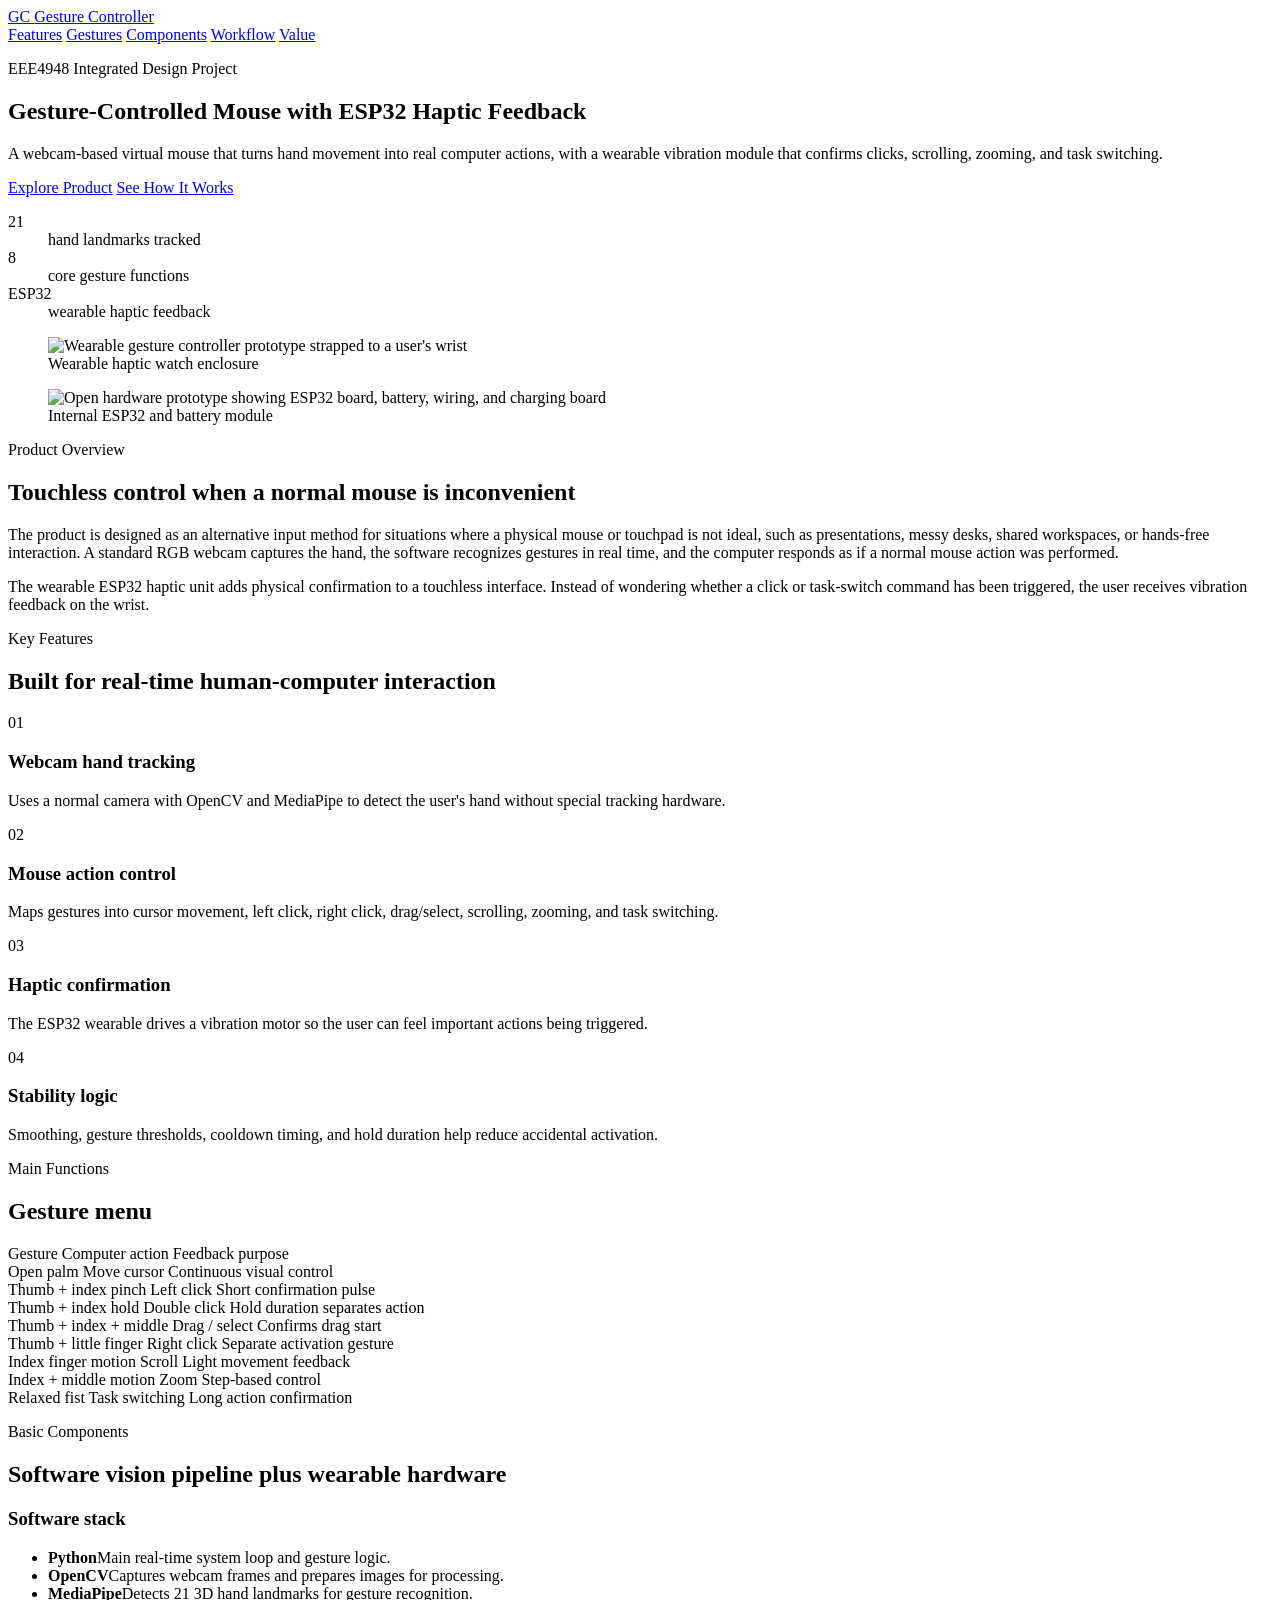
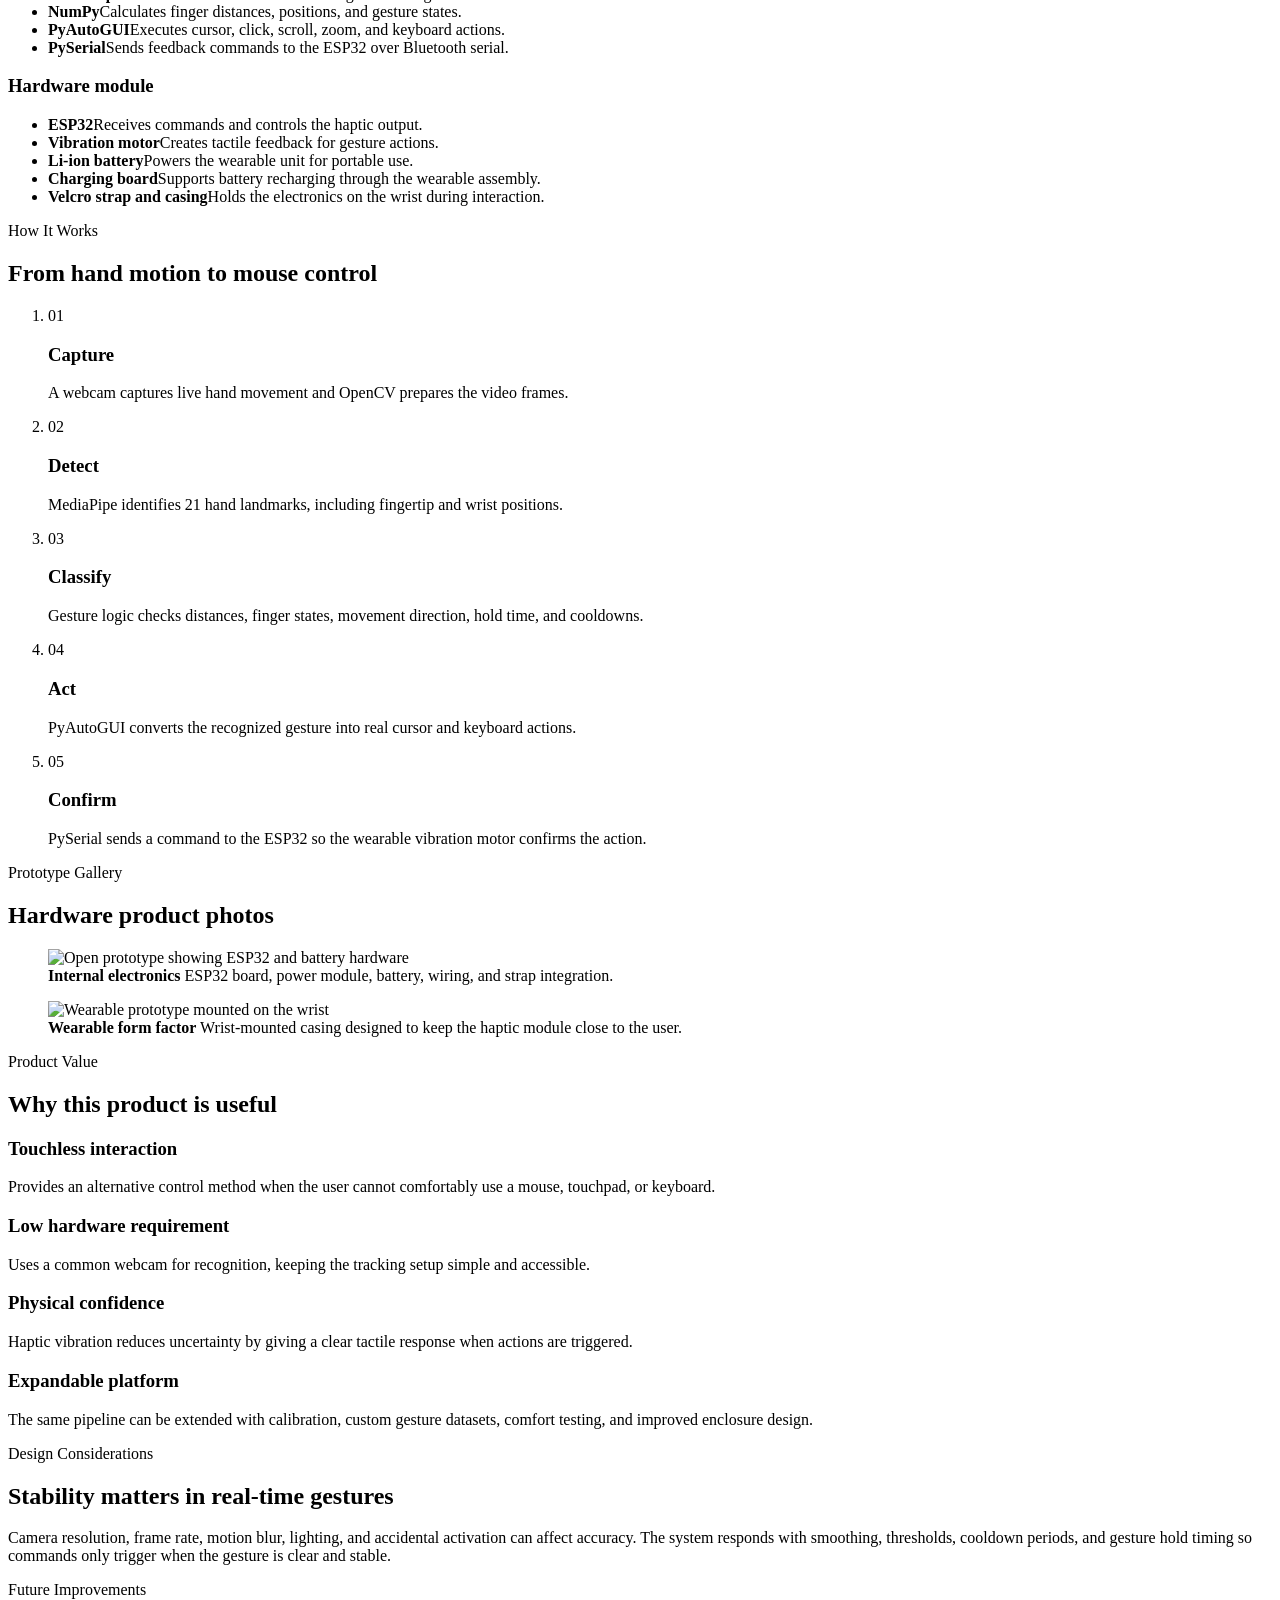
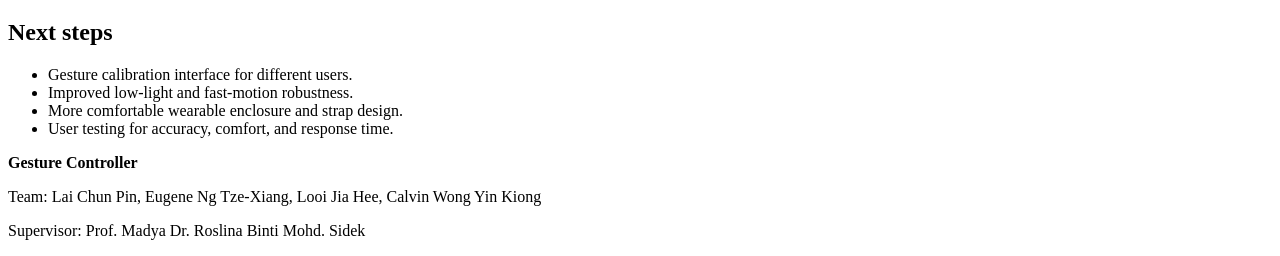
==== index.html @ 860087f7 "Add files via upload" ====
<!doctype html>
<html lang="en">
  <head>
    <meta charset="utf-8" />
    <meta name="viewport" content="width=device-width, initial-scale=1" />
    <title>Gesture-Controlled Mouse with ESP32 Haptic Feedback</title>
    <meta
      name="description"
      content="A touchless gesture-controlled mouse product concept using webcam hand tracking, MediaPipe, PyAutoGUI, and ESP32 haptic feedback."
    />
    <link rel="stylesheet" href="styles.css" />
  </head>
  <body>
    <header class="site-header">
      <a class="brand" href="#top" aria-label="Gesture Controller home">
        <span class="brand-mark">GC</span>
        <span>Gesture Controller</span>
      </a>
      <nav class="nav" aria-label="Primary navigation">
        <a href="#features">Features</a>
        <a href="#functions">Gestures</a>
        <a href="#components">Components</a>
        <a href="#workflow">Workflow</a>
        <a href="#value">Value</a>
      </nav>
    </header>

    <main id="top">
      <section class="hero">
        <div class="hero-copy">
          <p class="eyebrow">EEE4948 Integrated Design Project</p>
          <h1>Gesture-Controlled Mouse with ESP32 Haptic Feedback</h1>
          <p class="lead">
            A webcam-based virtual mouse that turns hand movement into real computer actions, with a wearable
            vibration module that confirms clicks, scrolling, zooming, and task switching.
          </p>
          <div class="hero-actions" aria-label="Page shortcuts">
            <a class="button primary" href="#demo">Explore Product</a>
            <a class="button secondary" href="#workflow">See How It Works</a>
          </div>
          <dl class="hero-stats" aria-label="Product highlights">
            <div>
              <dt>21</dt>
              <dd>hand landmarks tracked</dd>
            </div>
            <div>
              <dt>8</dt>
              <dd>core gesture functions</dd>
            </div>
            <div>
              <dt>ESP32</dt>
              <dd>wearable haptic feedback</dd>
            </div>
          </dl>
        </div>
        <div class="hero-media" aria-label="Product hardware photos">
          <figure class="hero-photo large">
            <img
              src="assets/hardware-worn-prototype.png"
              alt="Wearable gesture controller prototype strapped to a user's wrist"
            />
            <figcaption>Wearable haptic watch enclosure</figcaption>
          </figure>
          <figure class="hero-photo small">
            <img
              src="assets/hardware-open-prototype.png"
              alt="Open hardware prototype showing ESP32 board, battery, wiring, and charging board"
            />
            <figcaption>Internal ESP32 and battery module</figcaption>
          </figure>
        </div>
      </section>

      <section id="demo" class="section split-section">
        <div>
          <p class="eyebrow">Product Overview</p>
          <h2>Touchless control when a normal mouse is inconvenient</h2>
        </div>
        <div class="rich-text">
          <p>
            The product is designed as an alternative input method for situations where a physical mouse or touchpad is
            not ideal, such as presentations, messy desks, shared workspaces, or hands-free interaction. A standard RGB
            webcam captures the hand, the software recognizes gestures in real time, and the computer responds as if a
            normal mouse action was performed.
          </p>
          <p>
            The wearable ESP32 haptic unit adds physical confirmation to a touchless interface. Instead of wondering
            whether a click or task-switch command has been triggered, the user receives vibration feedback on the wrist.
          </p>
        </div>
      </section>

      <section id="features" class="section">
        <div class="section-heading">
          <p class="eyebrow">Key Features</p>
          <h2>Built for real-time human-computer interaction</h2>
        </div>
        <div class="feature-grid">
          <article class="feature">
            <span class="feature-index">01</span>
            <h3>Webcam hand tracking</h3>
            <p>Uses a normal camera with OpenCV and MediaPipe to detect the user's hand without special tracking hardware.</p>
          </article>
          <article class="feature">
            <span class="feature-index">02</span>
            <h3>Mouse action control</h3>
            <p>Maps gestures into cursor movement, left click, right click, drag/select, scrolling, zooming, and task switching.</p>
          </article>
          <article class="feature">
            <span class="feature-index">03</span>
            <h3>Haptic confirmation</h3>
            <p>The ESP32 wearable drives a vibration motor so the user can feel important actions being triggered.</p>
          </article>
          <article class="feature">
            <span class="feature-index">04</span>
            <h3>Stability logic</h3>
            <p>Smoothing, gesture thresholds, cooldown timing, and hold duration help reduce accidental activation.</p>
          </article>
        </div>
      </section>

      <section id="functions" class="section functions-section">
        <div class="section-heading compact">
          <p class="eyebrow">Main Functions</p>
          <h2>Gesture menu</h2>
        </div>
        <div class="gesture-table" role="table" aria-label="Gesture functions">
          <div class="gesture-row header" role="row">
            <span role="columnheader">Gesture</span>
            <span role="columnheader">Computer action</span>
            <span role="columnheader">Feedback purpose</span>
          </div>
          <div class="gesture-row" role="row">
            <span role="cell">Open palm</span>
            <span role="cell">Move cursor</span>
            <span role="cell">Continuous visual control</span>
          </div>
          <div class="gesture-row" role="row">
            <span role="cell">Thumb + index pinch</span>
            <span role="cell">Left click</span>
            <span role="cell">Short confirmation pulse</span>
          </div>
          <div class="gesture-row" role="row">
            <span role="cell">Thumb + index hold</span>
            <span role="cell">Double click</span>
            <span role="cell">Hold duration separates action</span>
          </div>
          <div class="gesture-row" role="row">
            <span role="cell">Thumb + index + middle</span>
            <span role="cell">Drag / select</span>
            <span role="cell">Confirms drag start</span>
          </div>
          <div class="gesture-row" role="row">
            <span role="cell">Thumb + little finger</span>
            <span role="cell">Right click</span>
            <span role="cell">Separate activation gesture</span>
          </div>
          <div class="gesture-row" role="row">
            <span role="cell">Index finger motion</span>
            <span role="cell">Scroll</span>
            <span role="cell">Light movement feedback</span>
          </div>
          <div class="gesture-row" role="row">
            <span role="cell">Index + middle motion</span>
            <span role="cell">Zoom</span>
            <span role="cell">Step-based control</span>
          </div>
          <div class="gesture-row" role="row">
            <span role="cell">Relaxed fist</span>
            <span role="cell">Task switching</span>
            <span role="cell">Long action confirmation</span>
          </div>
        </div>
      </section>

      <section id="components" class="section components-section">
        <div class="section-heading">
          <p class="eyebrow">Basic Components</p>
          <h2>Software vision pipeline plus wearable hardware</h2>
        </div>
        <div class="component-layout">
          <div class="component-column">
            <h3>Software stack</h3>
            <ul class="component-list">
              <li><strong>Python</strong><span>Main real-time system loop and gesture logic.</span></li>
              <li><strong>OpenCV</strong><span>Captures webcam frames and prepares images for processing.</span></li>
              <li><strong>MediaPipe</strong><span>Detects 21 3D hand landmarks for gesture recognition.</span></li>
              <li><strong>NumPy</strong><span>Calculates finger distances, positions, and gesture states.</span></li>
              <li><strong>PyAutoGUI</strong><span>Executes cursor, click, scroll, zoom, and keyboard actions.</span></li>
              <li><strong>PySerial</strong><span>Sends feedback commands to the ESP32 over Bluetooth serial.</span></li>
            </ul>
          </div>
          <div class="component-column hardware">
            <h3>Hardware module</h3>
            <ul class="component-list">
              <li><strong>ESP32</strong><span>Receives commands and controls the haptic output.</span></li>
              <li><strong>Vibration motor</strong><span>Creates tactile feedback for gesture actions.</span></li>
              <li><strong>Li-ion battery</strong><span>Powers the wearable unit for portable use.</span></li>
              <li><strong>Charging board</strong><span>Supports battery recharging through the wearable assembly.</span></li>
              <li><strong>Velcro strap and casing</strong><span>Holds the electronics on the wrist during interaction.</span></li>
            </ul>
          </div>
        </div>
      </section>

      <section id="workflow" class="section workflow-section">
        <div class="section-heading compact">
          <p class="eyebrow">How It Works</p>
          <h2>From hand motion to mouse control</h2>
        </div>
        <ol class="workflow">
          <li>
            <span>01</span>
            <h3>Capture</h3>
            <p>A webcam captures live hand movement and OpenCV prepares the video frames.</p>
          </li>
          <li>
            <span>02</span>
            <h3>Detect</h3>
            <p>MediaPipe identifies 21 hand landmarks, including fingertip and wrist positions.</p>
          </li>
          <li>
            <span>03</span>
            <h3>Classify</h3>
            <p>Gesture logic checks distances, finger states, movement direction, hold time, and cooldowns.</p>
          </li>
          <li>
            <span>04</span>
            <h3>Act</h3>
            <p>PyAutoGUI converts the recognized gesture into real cursor and keyboard actions.</p>
          </li>
          <li>
            <span>05</span>
            <h3>Confirm</h3>
            <p>PySerial sends a command to the ESP32 so the wearable vibration motor confirms the action.</p>
          </li>
        </ol>
      </section>

      <section class="section gallery-section">
        <div class="section-heading">
          <p class="eyebrow">Prototype Gallery</p>
          <h2>Hardware product photos</h2>
        </div>
        <div class="gallery">
          <figure>
            <img src="assets/hardware-open-prototype.png" alt="Open prototype showing ESP32 and battery hardware" />
            <figcaption>
              <strong>Internal electronics</strong>
              ESP32 board, power module, battery, wiring, and strap integration.
            </figcaption>
          </figure>
          <figure>
            <img src="assets/hardware-worn-prototype.png" alt="Wearable prototype mounted on the wrist" />
            <figcaption>
              <strong>Wearable form factor</strong>
              Wrist-mounted casing designed to keep the haptic module close to the user.
            </figcaption>
          </figure>
        </div>
      </section>

      <section id="value" class="section value-section">
        <div class="section-heading">
          <p class="eyebrow">Product Value</p>
          <h2>Why this product is useful</h2>
        </div>
        <div class="value-layout">
          <article>
            <h3>Touchless interaction</h3>
            <p>Provides an alternative control method when the user cannot comfortably use a mouse, touchpad, or keyboard.</p>
          </article>
          <article>
            <h3>Low hardware requirement</h3>
            <p>Uses a common webcam for recognition, keeping the tracking setup simple and accessible.</p>
          </article>
          <article>
            <h3>Physical confidence</h3>
            <p>Haptic vibration reduces uncertainty by giving a clear tactile response when actions are triggered.</p>
          </article>
          <article>
            <h3>Expandable platform</h3>
            <p>The same pipeline can be extended with calibration, custom gesture datasets, comfort testing, and improved enclosure design.</p>
          </article>
        </div>
      </section>

      <section class="section insights-section">
        <div class="insight">
          <p class="eyebrow">Design Considerations</p>
          <h2>Stability matters in real-time gestures</h2>
          <p>
            Camera resolution, frame rate, motion blur, lighting, and accidental activation can affect accuracy. The
            system responds with smoothing, thresholds, cooldown periods, and gesture hold timing so commands only
            trigger when the gesture is clear and stable.
          </p>
        </div>
        <div class="insight contrast">
          <p class="eyebrow">Future Improvements</p>
          <h2>Next steps</h2>
          <ul>
            <li>Gesture calibration interface for different users.</li>
            <li>Improved low-light and fast-motion robustness.</li>
            <li>More comfortable wearable enclosure and strap design.</li>
            <li>User testing for accuracy, comfort, and response time.</li>
          </ul>
        </div>
      </section>
    </main>

    <footer class="site-footer">
      <div>
        <strong>Gesture Controller</strong>
        <p>Team: Lai Chun Pin, Eugene Ng Tze-Xiang, Looi Jia Hee, Calvin Wong Yin Kiong</p>
      </div>
      <p>Supervisor: Prof. Madya Dr. Roslina Binti Mohd. Sidek</p>
    </footer>

    <script src="script.js"></script>
  </body>
</html>
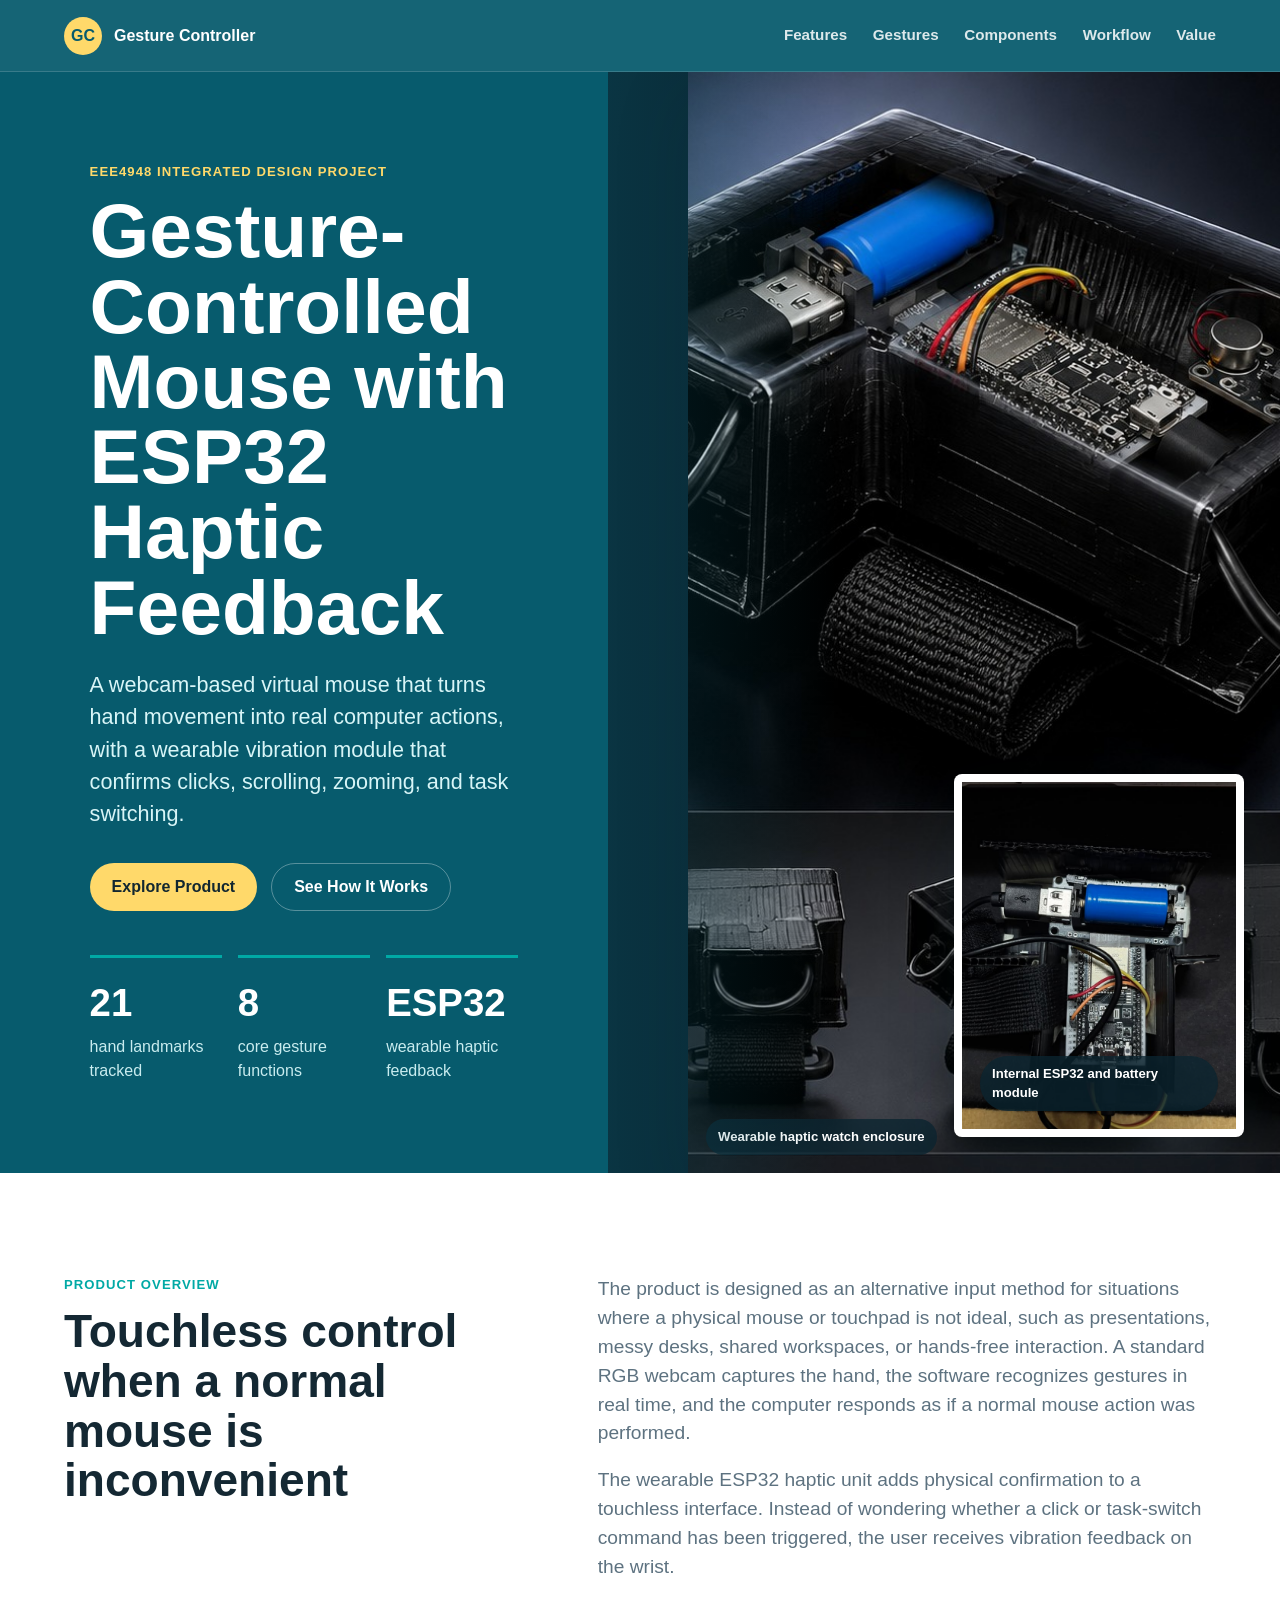
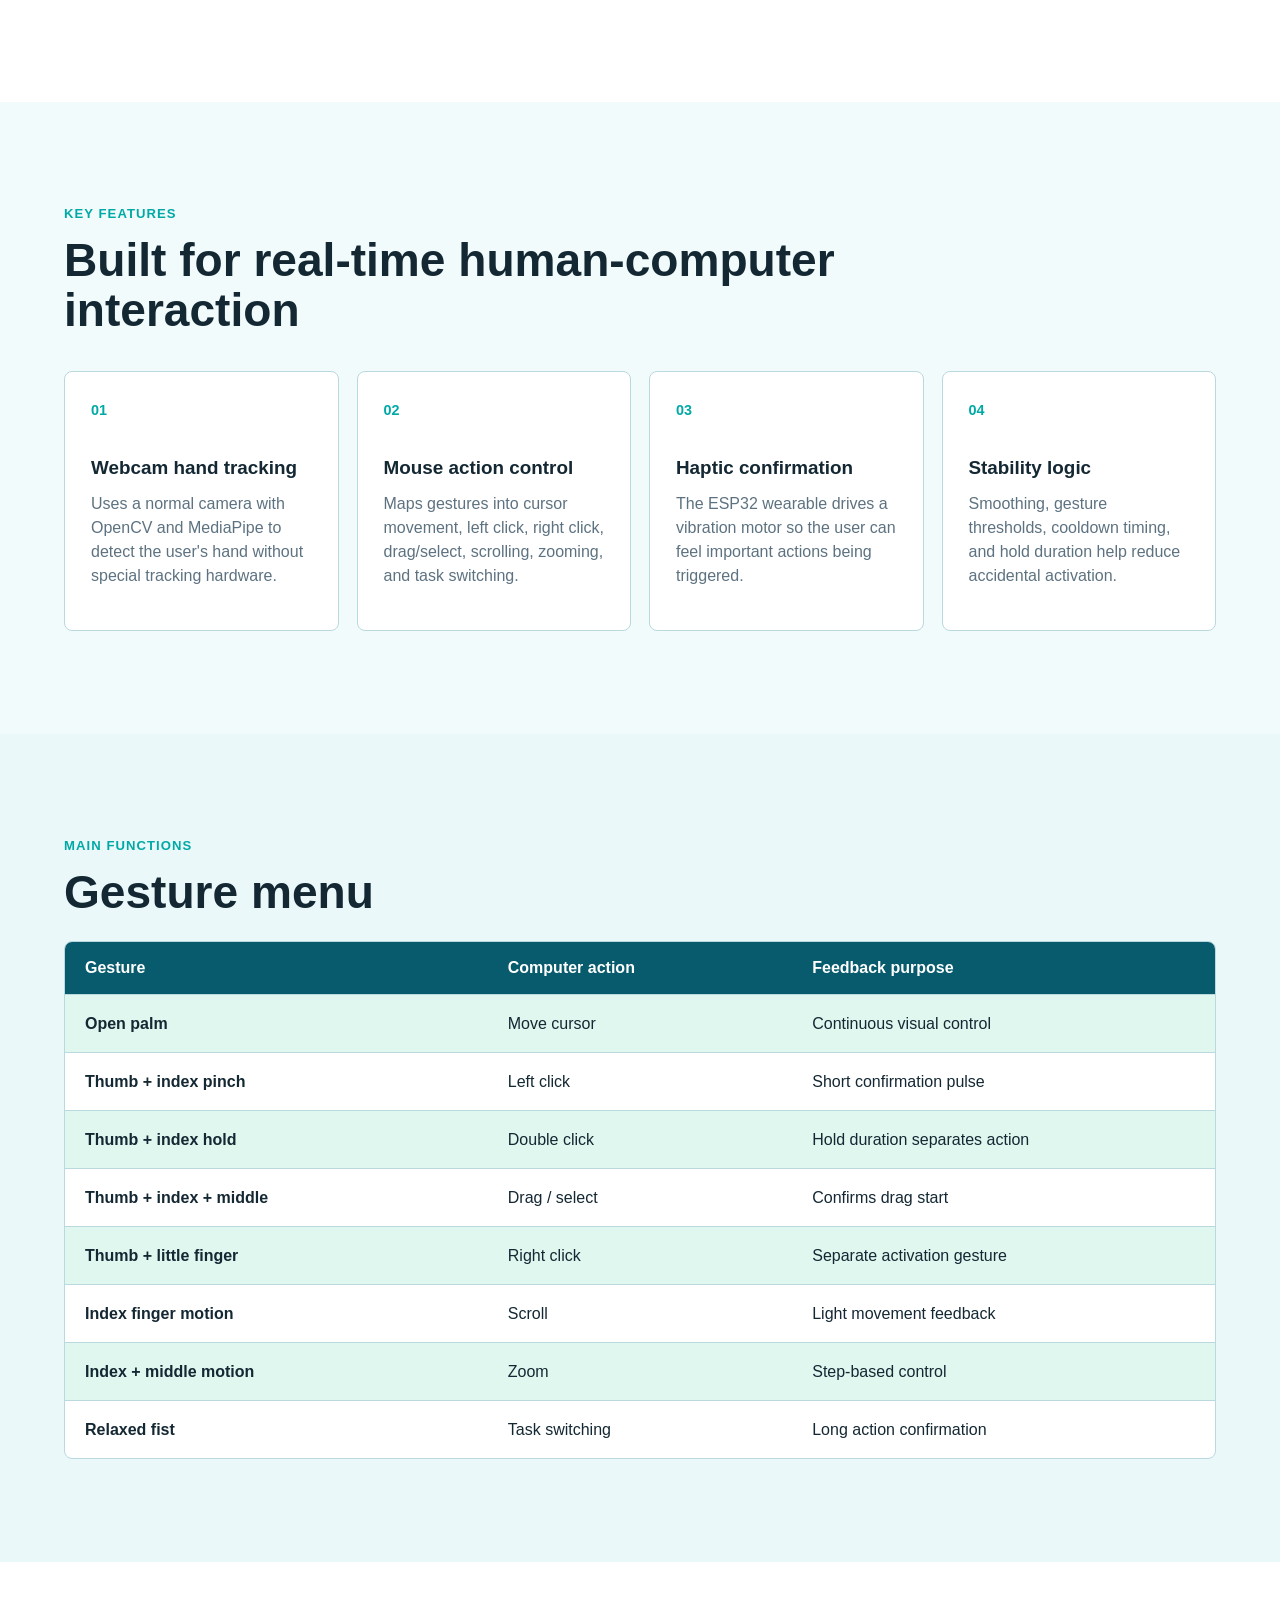
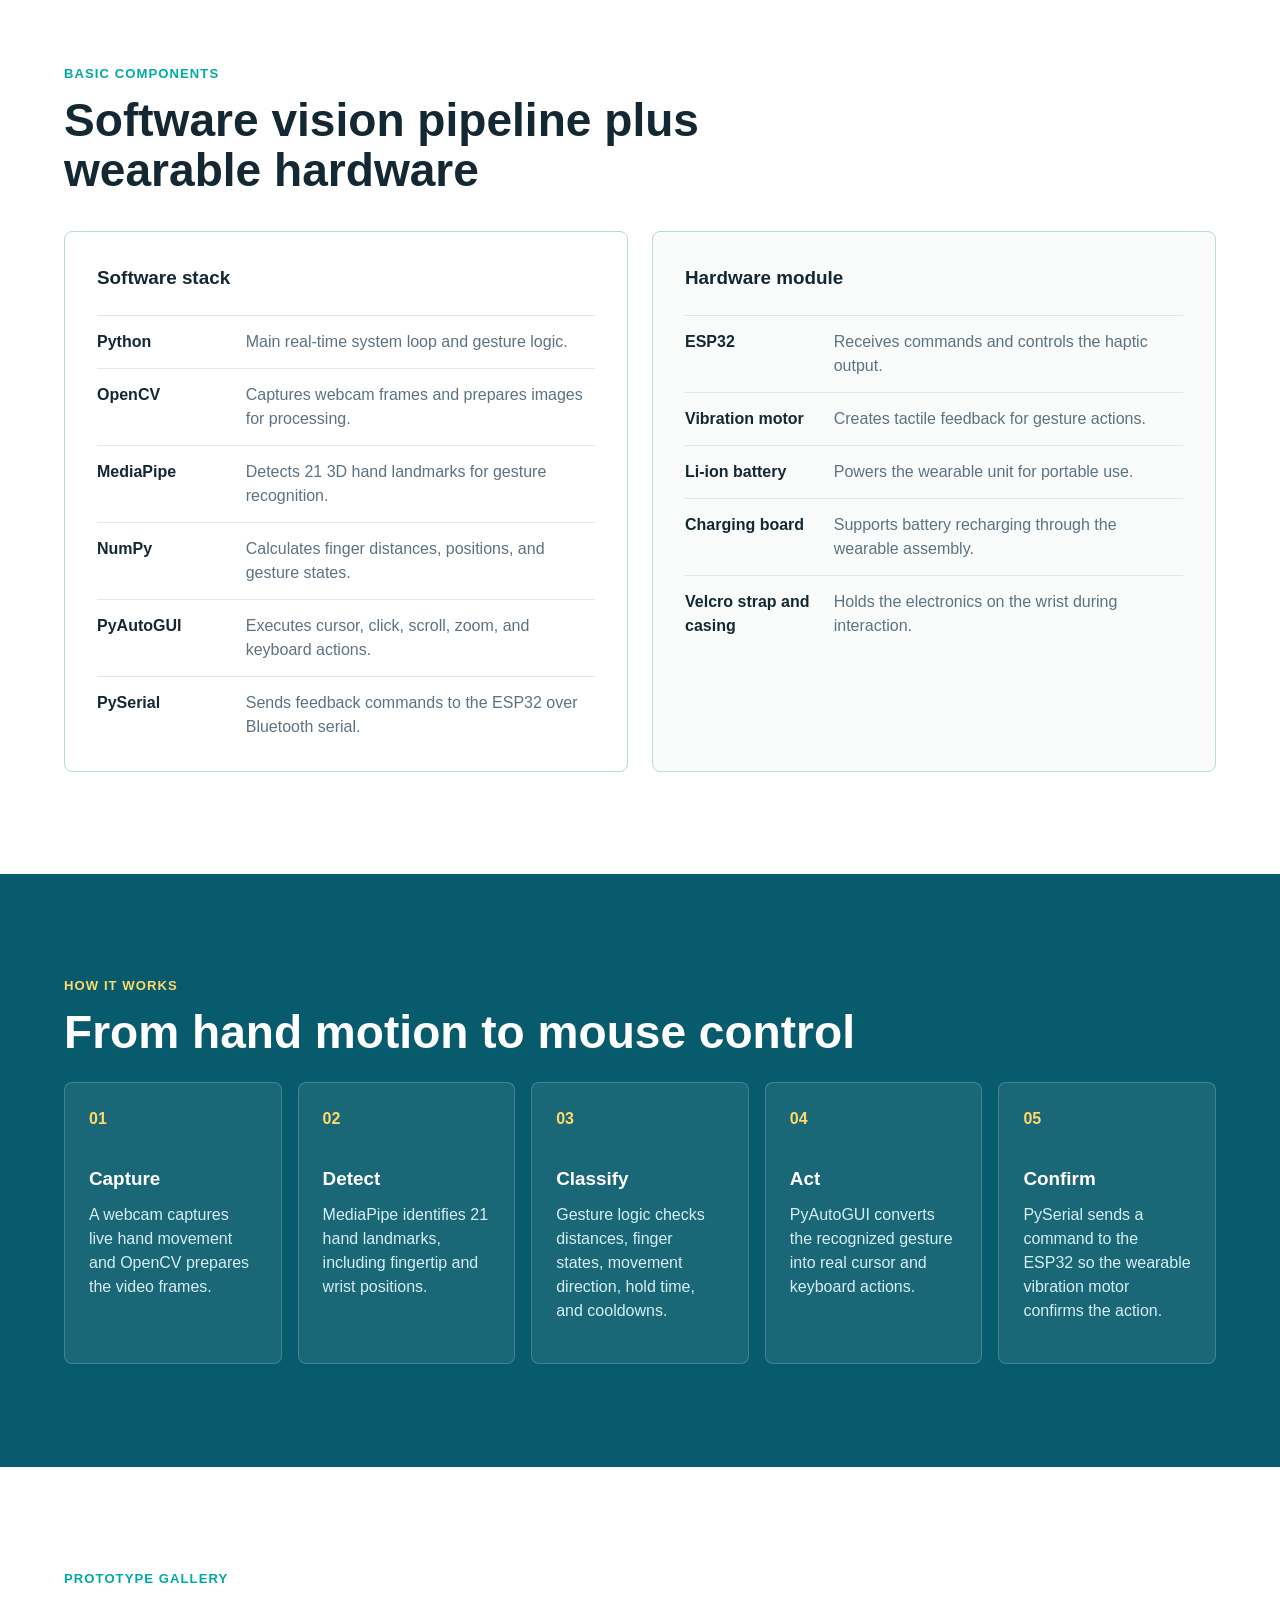
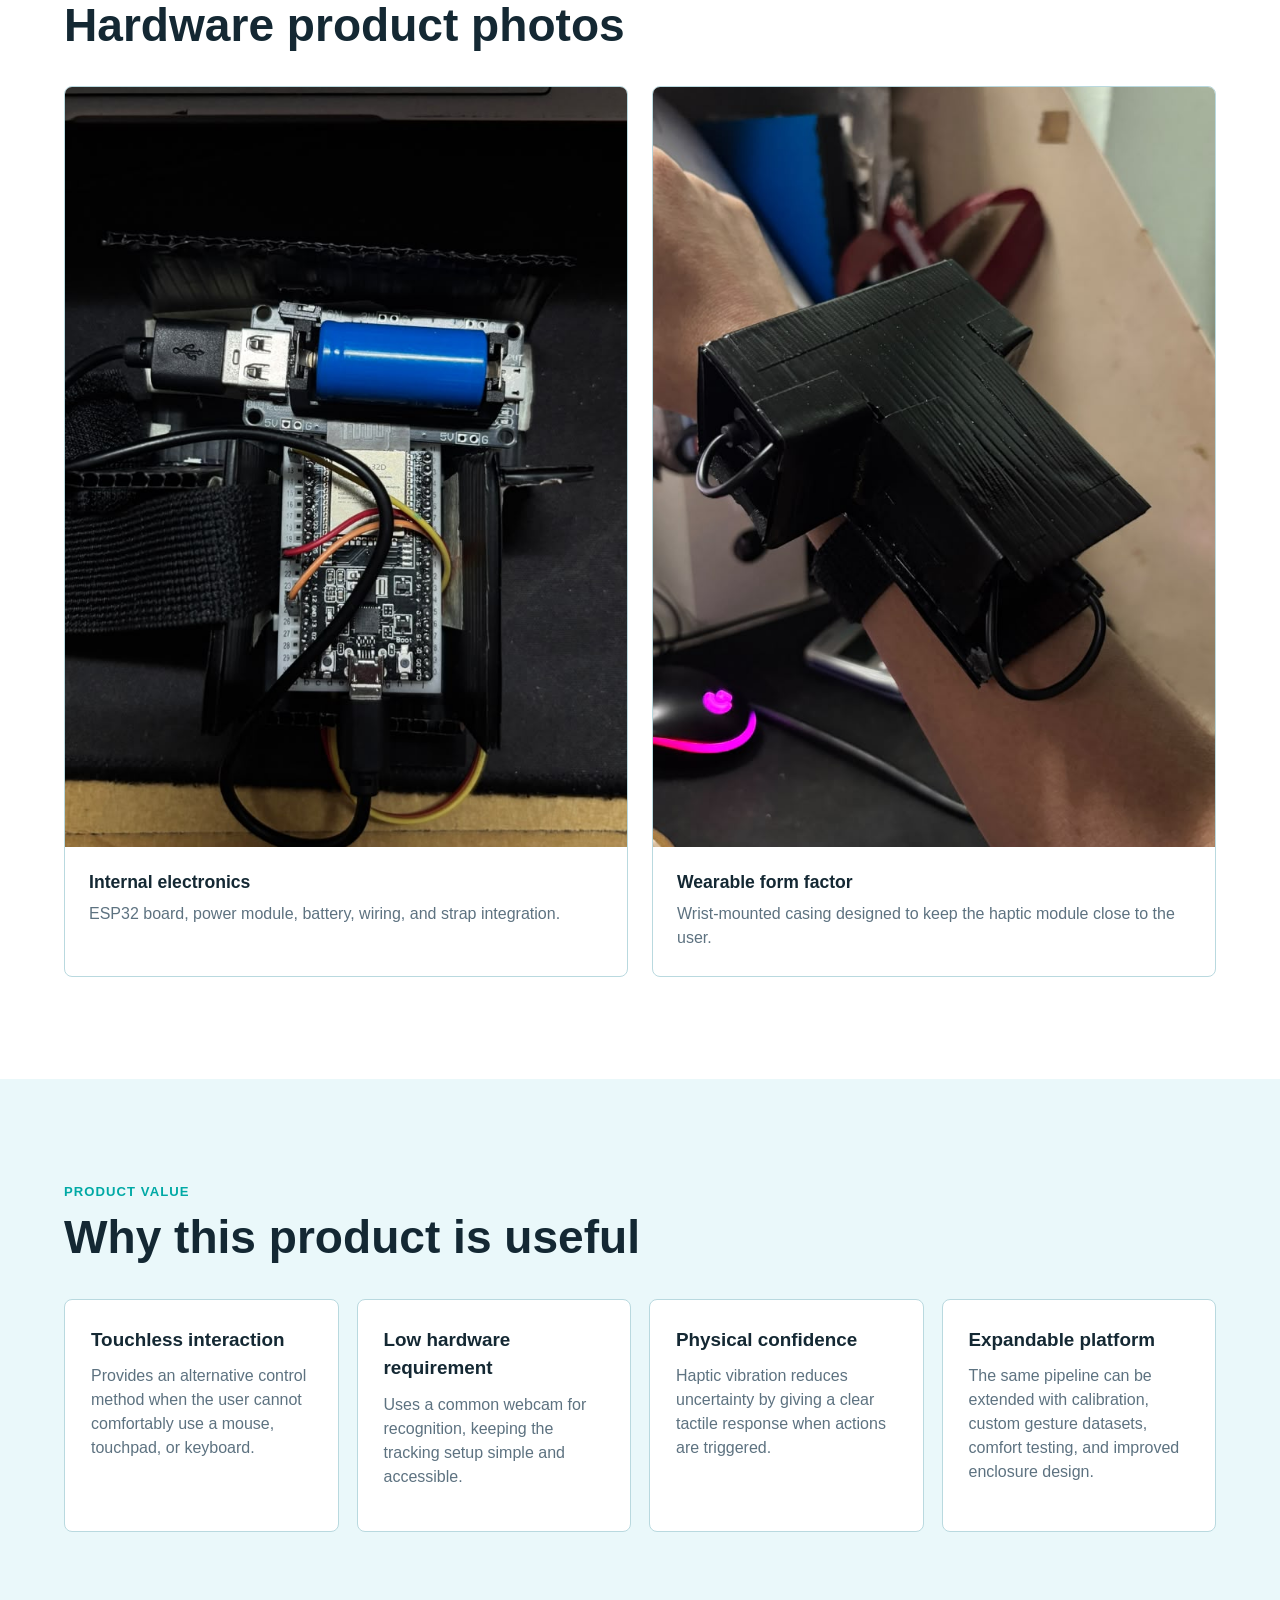
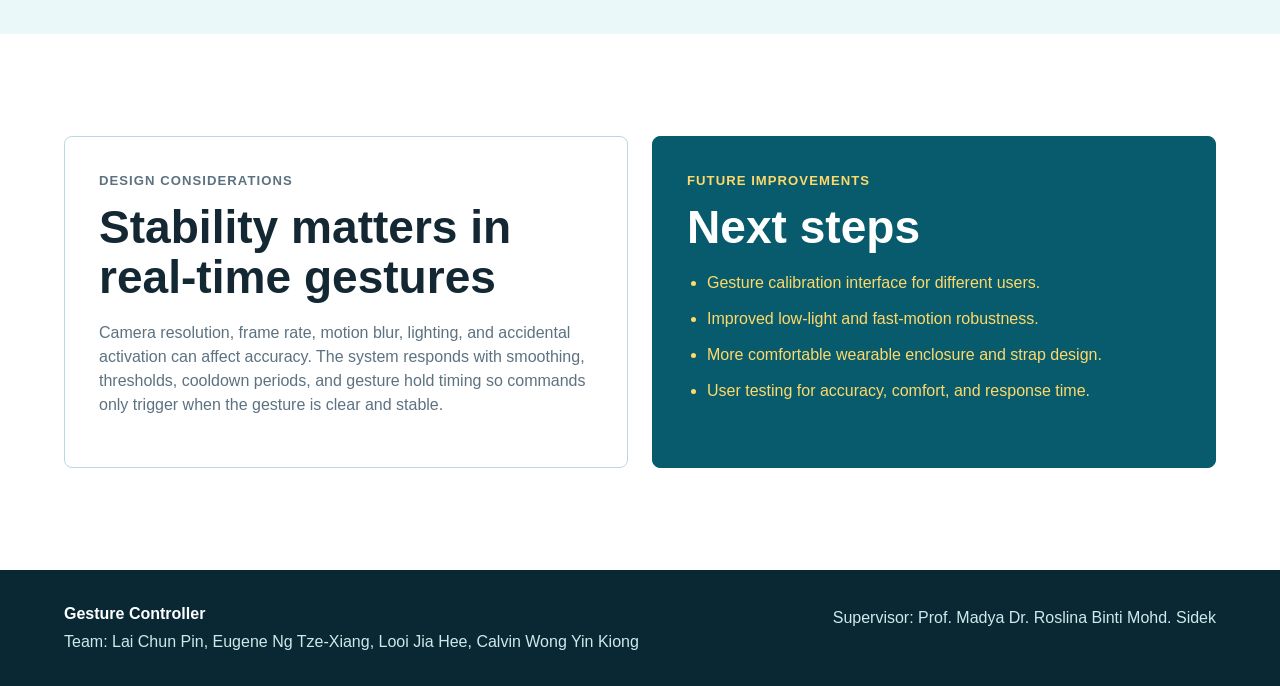
==== commit 37394d90: "Update index.html" ====
--- a/index.html
+++ b/index.html
@@ -56,7 +56,7 @@
         <div class="hero-media" aria-label="Product hardware photos">
           <figure class="hero-photo large">
             <img
-              src="assets/hardware-worn-prototype.png"
+              src="assets/new-main-photo.png"
               alt="Wearable gesture controller prototype strapped to a user's wrist"
             />
             <figcaption>Wearable haptic watch enclosure</figcaption>
--- a/styles.css
+++ b/styles.css
@@ -0,0 +1,593 @@
+:root {
+  color-scheme: light;
+  --ink: #142833;
+  --muted: #5d7280;
+  --teal: #075b6d;
+  --teal-2: #00a9a5;
+  --mint: #dff7ef;
+  --cyan: #d9f4f8;
+  --amber: #ffd96a;
+  --paper: #f2fbfc;
+  --line: #b9d9df;
+  --white: #ffffff;
+  --shadow: 0 24px 70px rgba(5, 43, 53, 0.16);
+}
+
+* {
+  box-sizing: border-box;
+}
+
+html {
+  scroll-behavior: smooth;
+}
+
+body {
+  margin: 0;
+  color: var(--ink);
+  background: var(--paper);
+  font-family: Aptos, "Segoe UI", Arial, sans-serif;
+  line-height: 1.5;
+}
+
+img {
+  display: block;
+  max-width: 100%;
+}
+
+a {
+  color: inherit;
+  text-decoration: none;
+}
+
+.site-header {
+  position: sticky;
+  top: 0;
+  z-index: 20;
+  display: flex;
+  align-items: center;
+  justify-content: space-between;
+  gap: 24px;
+  min-height: 72px;
+  padding: 14px clamp(20px, 5vw, 72px);
+  color: var(--white);
+  background: rgba(7, 91, 109, 0.94);
+  border-bottom: 1px solid rgba(255, 255, 255, 0.15);
+  backdrop-filter: blur(14px);
+}
+
+.brand {
+  display: inline-flex;
+  align-items: center;
+  gap: 12px;
+  font-weight: 800;
+  letter-spacing: 0;
+}
+
+.brand-mark {
+  display: grid;
+  place-items: center;
+  width: 38px;
+  height: 38px;
+  color: var(--teal);
+  background: var(--amber);
+  border-radius: 50%;
+}
+
+.nav {
+  display: flex;
+  align-items: center;
+  gap: clamp(14px, 2vw, 26px);
+  font-size: 0.95rem;
+  font-weight: 700;
+}
+
+.nav a {
+  color: rgba(255, 255, 255, 0.86);
+}
+
+.nav a:hover,
+.nav a:focus-visible {
+  color: var(--amber);
+}
+
+.hero {
+  display: grid;
+  grid-template-columns: minmax(0, 0.95fr) minmax(420px, 1.05fr);
+  min-height: calc(100vh - 72px);
+  color: var(--white);
+  background: var(--teal);
+}
+
+.hero-copy {
+  display: flex;
+  flex-direction: column;
+  justify-content: center;
+  padding: clamp(42px, 7vw, 92px);
+}
+
+.eyebrow {
+  margin: 0 0 12px;
+  color: var(--teal-2);
+  font-size: 0.82rem;
+  font-weight: 900;
+  letter-spacing: 0.08em;
+  text-transform: uppercase;
+}
+
+.hero .eyebrow {
+  color: var(--amber);
+}
+
+h1,
+h2,
+h3,
+p {
+  margin-top: 0;
+}
+
+h1 {
+  max-width: 760px;
+  margin-bottom: 24px;
+  font-size: clamp(3.2rem, 6vw, 6.6rem);
+  line-height: 0.98;
+  letter-spacing: 0;
+}
+
+h2 {
+  margin-bottom: 18px;
+  font-size: clamp(2rem, 3.6vw, 3.75rem);
+  line-height: 1.08;
+  letter-spacing: 0;
+}
+
+h3 {
+  margin-bottom: 10px;
+  font-size: 1.18rem;
+}
+
+.lead {
+  max-width: 660px;
+  margin-bottom: 32px;
+  color: #d8f5f7;
+  font-size: clamp(1.05rem, 1.7vw, 1.35rem);
+}
+
+.hero-actions {
+  display: flex;
+  flex-wrap: wrap;
+  gap: 14px;
+  margin-bottom: 44px;
+}
+
+.button {
+  display: inline-flex;
+  align-items: center;
+  justify-content: center;
+  min-height: 48px;
+  padding: 0 22px;
+  border-radius: 999px;
+  font-weight: 900;
+}
+
+.button.primary {
+  color: #122730;
+  background: var(--amber);
+}
+
+.button.secondary {
+  color: var(--white);
+  border: 1px solid rgba(255, 255, 255, 0.32);
+}
+
+.hero-stats {
+  display: grid;
+  grid-template-columns: repeat(3, minmax(0, 1fr));
+  gap: 16px;
+  max-width: 720px;
+  margin: 0;
+}
+
+.hero-stats div {
+  padding-top: 16px;
+  border-top: 3px solid var(--teal-2);
+}
+
+.hero-stats dt {
+  font-size: clamp(1.6rem, 3vw, 2.4rem);
+  font-weight: 900;
+}
+
+.hero-stats dd {
+  margin: 4px 0 0;
+  color: #c9ecef;
+}
+
+.hero-media {
+  position: relative;
+  min-height: 680px;
+  overflow: hidden;
+  background: #0b2430;
+}
+
+.hero-media::after {
+  position: absolute;
+  inset: 0;
+  content: "";
+  background: linear-gradient(90deg, rgba(7, 91, 109, 0.3), transparent 34%);
+  pointer-events: none;
+}
+
+.hero-photo {
+  position: absolute;
+  margin: 0;
+  overflow: hidden;
+  background: var(--white);
+  box-shadow: var(--shadow);
+}
+
+.hero-photo img {
+  width: 100%;
+  height: 100%;
+  object-fit: cover;
+}
+
+.hero-photo figcaption {
+  position: absolute;
+  left: 18px;
+  bottom: 18px;
+  max-width: calc(100% - 36px);
+  padding: 8px 12px;
+  color: var(--white);
+  background: rgba(11, 36, 48, 0.78);
+  border-radius: 999px;
+  font-size: 0.82rem;
+  font-weight: 800;
+}
+
+.hero-photo.large {
+  inset: 0 0 0 80px;
+}
+
+.hero-photo.small {
+  right: 36px;
+  bottom: 36px;
+  width: min(38vw, 290px);
+  aspect-ratio: 4 / 5;
+  border: 8px solid rgba(255, 255, 255, 0.9);
+  border-radius: 8px;
+}
+
+.section {
+  padding: clamp(64px, 8vw, 112px) clamp(20px, 5vw, 72px);
+}
+
+.split-section {
+  display: grid;
+  grid-template-columns: minmax(280px, 0.85fr) minmax(0, 1.15fr);
+  gap: clamp(32px, 6vw, 80px);
+  align-items: start;
+  background: var(--white);
+}
+
+.rich-text {
+  color: var(--muted);
+  font-size: clamp(1.05rem, 1.5vw, 1.22rem);
+}
+
+.rich-text p {
+  margin-bottom: 18px;
+}
+
+.section-heading {
+  max-width: 820px;
+  margin-bottom: 36px;
+}
+
+.section-heading.compact {
+  margin-bottom: 24px;
+}
+
+.feature-grid,
+.value-layout {
+  display: grid;
+  grid-template-columns: repeat(4, minmax(0, 1fr));
+  gap: 18px;
+}
+
+.feature,
+.value-layout article,
+.insight,
+.component-column,
+.gesture-table,
+.gallery figure {
+  background: var(--white);
+  border: 1px solid var(--line);
+  border-radius: 8px;
+}
+
+.feature,
+.value-layout article {
+  padding: 26px;
+}
+
+.feature-index {
+  display: inline-block;
+  margin-bottom: 32px;
+  color: var(--teal-2);
+  font-size: 0.9rem;
+  font-weight: 900;
+}
+
+.feature p,
+.value-layout p,
+.component-list span,
+.workflow p,
+.insight p,
+.insight li {
+  color: var(--muted);
+}
+
+.functions-section {
+  background: #eaf8fa;
+}
+
+.gesture-table {
+  overflow: hidden;
+}
+
+.gesture-row {
+  display: grid;
+  grid-template-columns: minmax(190px, 1fr) minmax(150px, 0.72fr) minmax(190px, 1fr);
+  min-height: 58px;
+  border-top: 1px solid var(--line);
+}
+
+.gesture-row:first-child {
+  border-top: 0;
+}
+
+.gesture-row:nth-child(even):not(.header) {
+  background: var(--mint);
+}
+
+.gesture-row span {
+  display: flex;
+  align-items: center;
+  padding: 14px 20px;
+}
+
+.gesture-row span:first-child {
+  font-weight: 900;
+}
+
+.gesture-row.header {
+  min-height: 48px;
+  color: var(--white);
+  background: var(--teal);
+  font-weight: 900;
+}
+
+.components-section {
+  background: var(--white);
+}
+
+.component-layout {
+  display: grid;
+  grid-template-columns: 1fr 1fr;
+  gap: 24px;
+}
+
+.component-column {
+  padding: 32px;
+}
+
+.component-column.hardware {
+  background: #f9fcfb;
+}
+
+.component-list {
+  display: grid;
+  gap: 14px;
+  padding: 0;
+  margin: 22px 0 0;
+  list-style: none;
+}
+
+.component-list li {
+  display: grid;
+  grid-template-columns: minmax(120px, 0.38fr) 1fr;
+  gap: 16px;
+  padding-top: 14px;
+  border-top: 1px solid #d8ebef;
+}
+
+.workflow-section {
+  background: var(--teal);
+  color: var(--white);
+}
+
+.workflow-section .eyebrow {
+  color: var(--amber);
+}
+
+.workflow {
+  display: grid;
+  grid-template-columns: repeat(5, minmax(0, 1fr));
+  gap: 16px;
+  padding: 0;
+  margin: 0;
+  list-style: none;
+}
+
+.workflow li {
+  min-height: 230px;
+  padding: 24px;
+  background: rgba(255, 255, 255, 0.08);
+  border: 1px solid rgba(255, 255, 255, 0.18);
+  border-radius: 8px;
+}
+
+.workflow span {
+  display: inline-block;
+  margin-bottom: 34px;
+  color: var(--amber);
+  font-weight: 900;
+}
+
+.workflow p {
+  color: #d5eff2;
+}
+
+.gallery-section {
+  background: var(--white);
+}
+
+.gallery {
+  display: grid;
+  grid-template-columns: repeat(2, minmax(0, 1fr));
+  gap: 24px;
+}
+
+.gallery figure {
+  margin: 0;
+  overflow: hidden;
+}
+
+.gallery img {
+  width: 100%;
+  height: min(74vw, 760px);
+  object-fit: cover;
+}
+
+.gallery figcaption {
+  padding: 22px 24px 26px;
+  color: var(--muted);
+}
+
+.gallery strong {
+  display: block;
+  margin-bottom: 6px;
+  color: var(--ink);
+  font-size: 1.1rem;
+}
+
+.value-section {
+  background: #eaf8fa;
+}
+
+.insights-section {
+  display: grid;
+  grid-template-columns: 1fr 1fr;
+  gap: 24px;
+  background: var(--white);
+}
+
+.insight {
+  padding: 34px;
+}
+
+.insight.contrast {
+  color: var(--white);
+  background: var(--teal);
+  border-color: var(--teal);
+}
+
+.insight.contrast .eyebrow,
+.insight.contrast li {
+  color: var(--amber);
+}
+
+.insight.contrast ul {
+  display: grid;
+  gap: 12px;
+  padding-left: 20px;
+  margin-bottom: 0;
+}
+
+.site-footer {
+  display: flex;
+  justify-content: space-between;
+  gap: 24px;
+  padding: 32px clamp(20px, 5vw, 72px);
+  color: var(--white);
+  background: #092834;
+}
+
+.site-footer p {
+  margin: 4px 0 0;
+  color: #cfe8eb;
+}
+
+@media (max-width: 980px) {
+  .site-header {
+    position: static;
+    align-items: flex-start;
+    flex-direction: column;
+  }
+
+  .nav {
+    flex-wrap: wrap;
+  }
+
+  .hero,
+  .split-section,
+  .component-layout,
+  .insights-section {
+    grid-template-columns: 1fr;
+  }
+
+  .hero-media {
+    min-height: 760px;
+  }
+
+  .hero-photo.large {
+    left: 0;
+  }
+
+  .feature-grid,
+  .value-layout,
+  .workflow {
+    grid-template-columns: repeat(2, minmax(0, 1fr));
+  }
+
+  .gesture-row {
+    grid-template-columns: 1fr;
+  }
+
+  .gesture-row.header {
+    display: none;
+  }
+}
+
+@media (max-width: 640px) {
+  .hero-copy {
+    padding: 42px 22px;
+  }
+
+  .hero-stats,
+  .feature-grid,
+  .value-layout,
+  .workflow,
+  .gallery {
+    grid-template-columns: 1fr;
+  }
+
+  .hero-media {
+    min-height: 620px;
+  }
+
+  .hero-photo.small {
+    right: 18px;
+    bottom: 18px;
+    width: 42%;
+  }
+
+  .component-list li {
+    grid-template-columns: 1fr;
+    gap: 4px;
+  }
+
+  .site-footer {
+    flex-direction: column;
+  }
+}
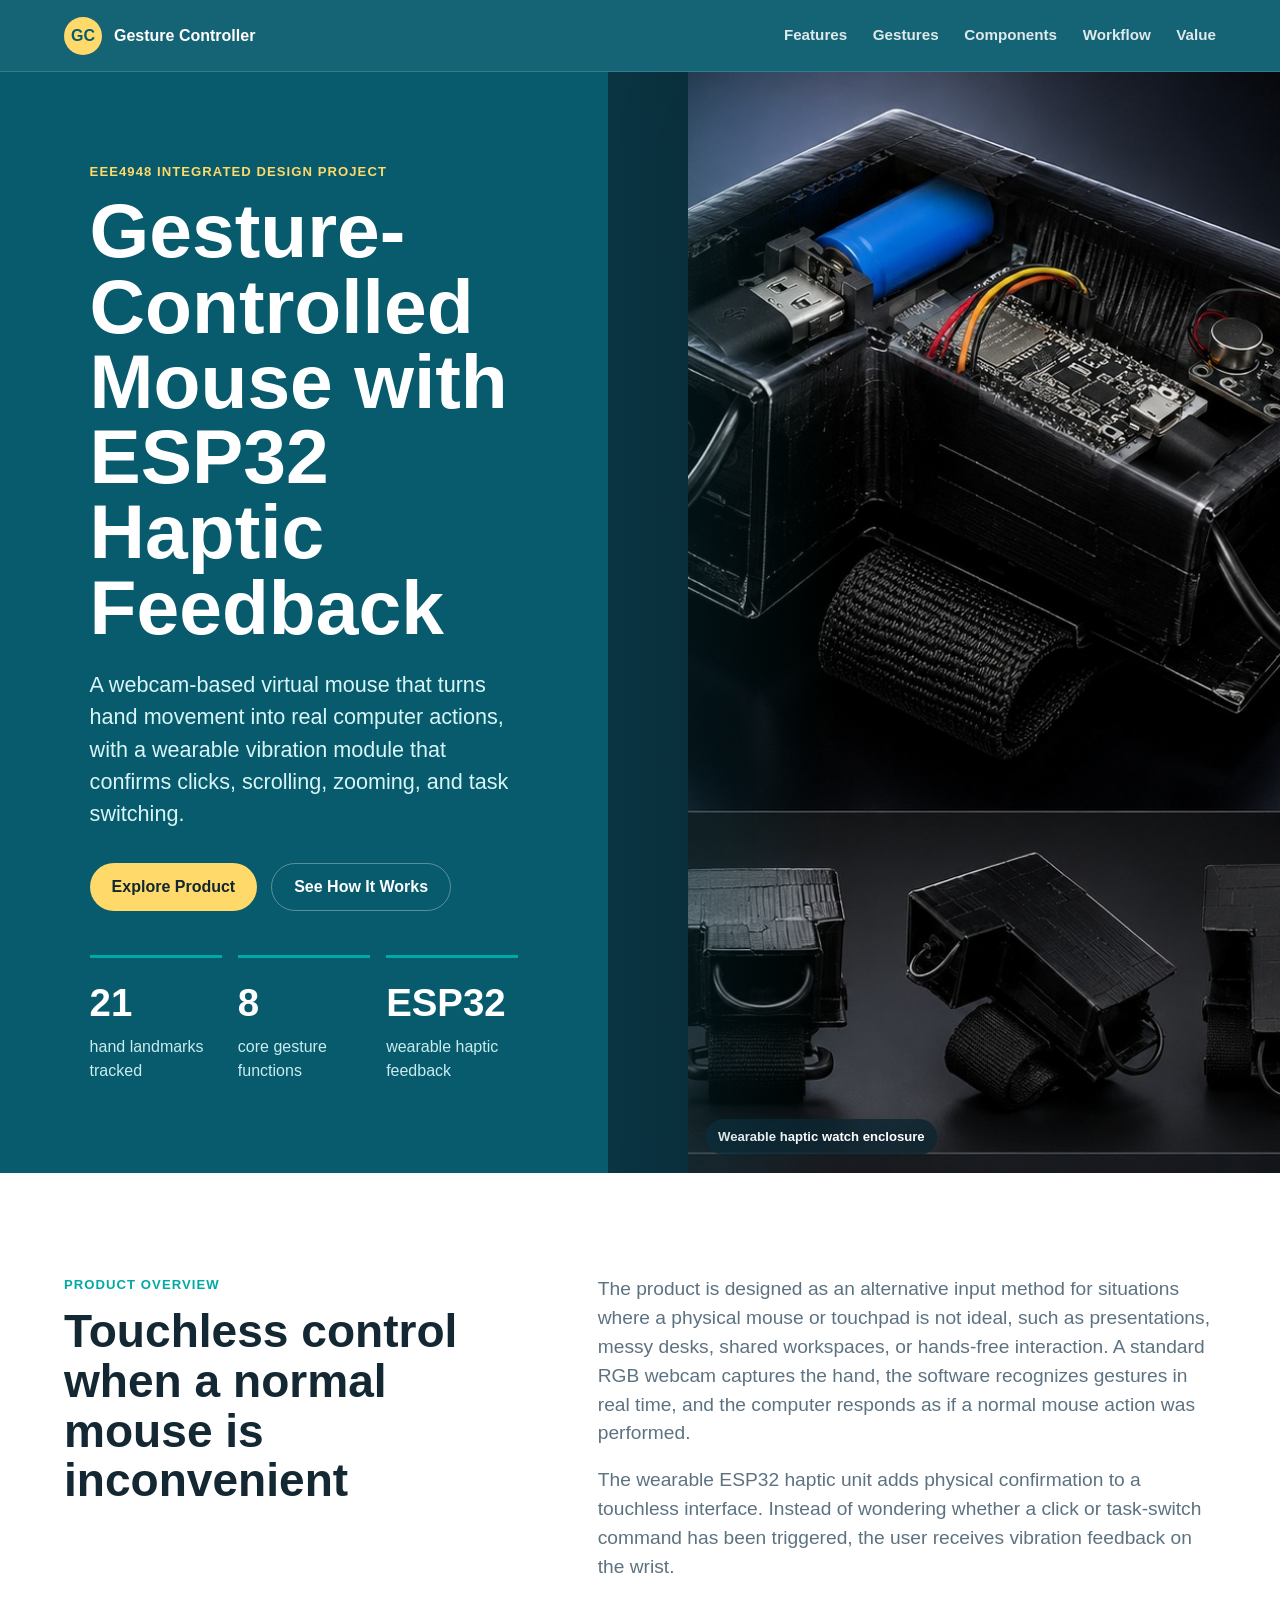
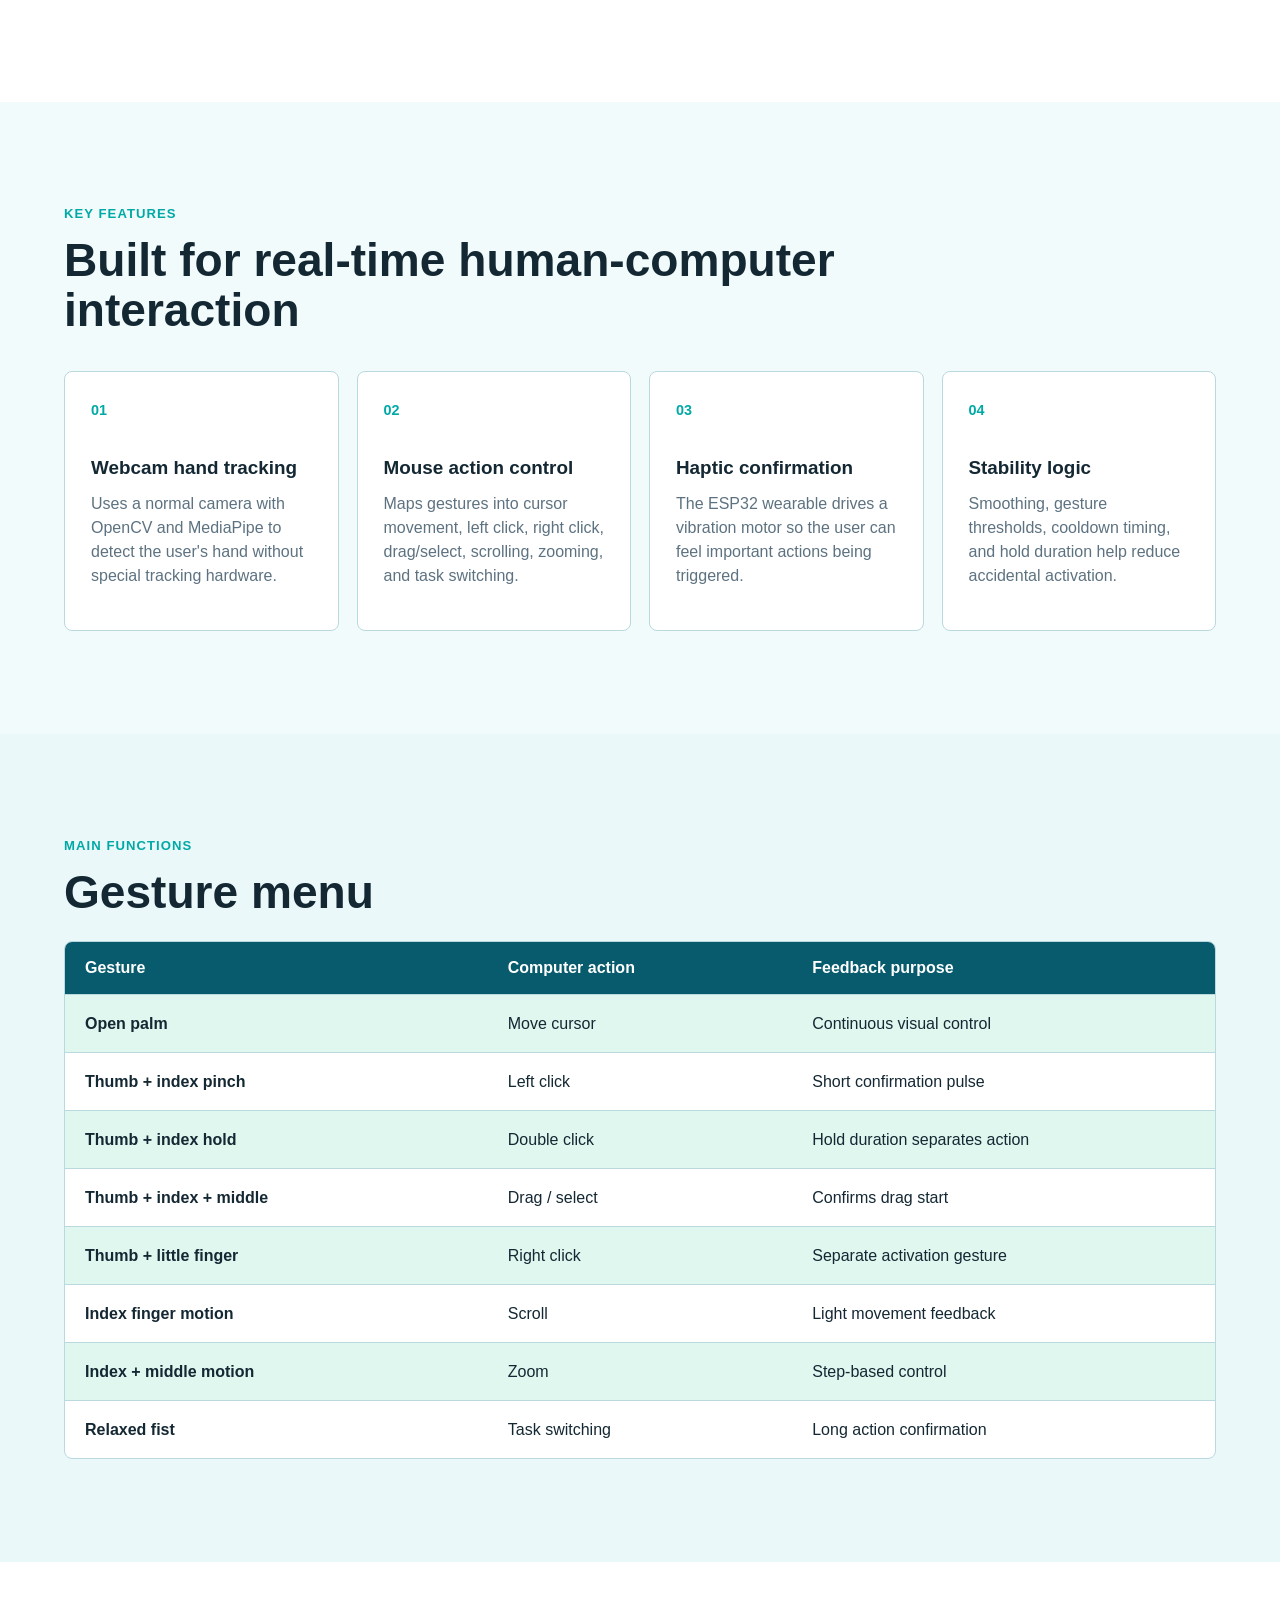
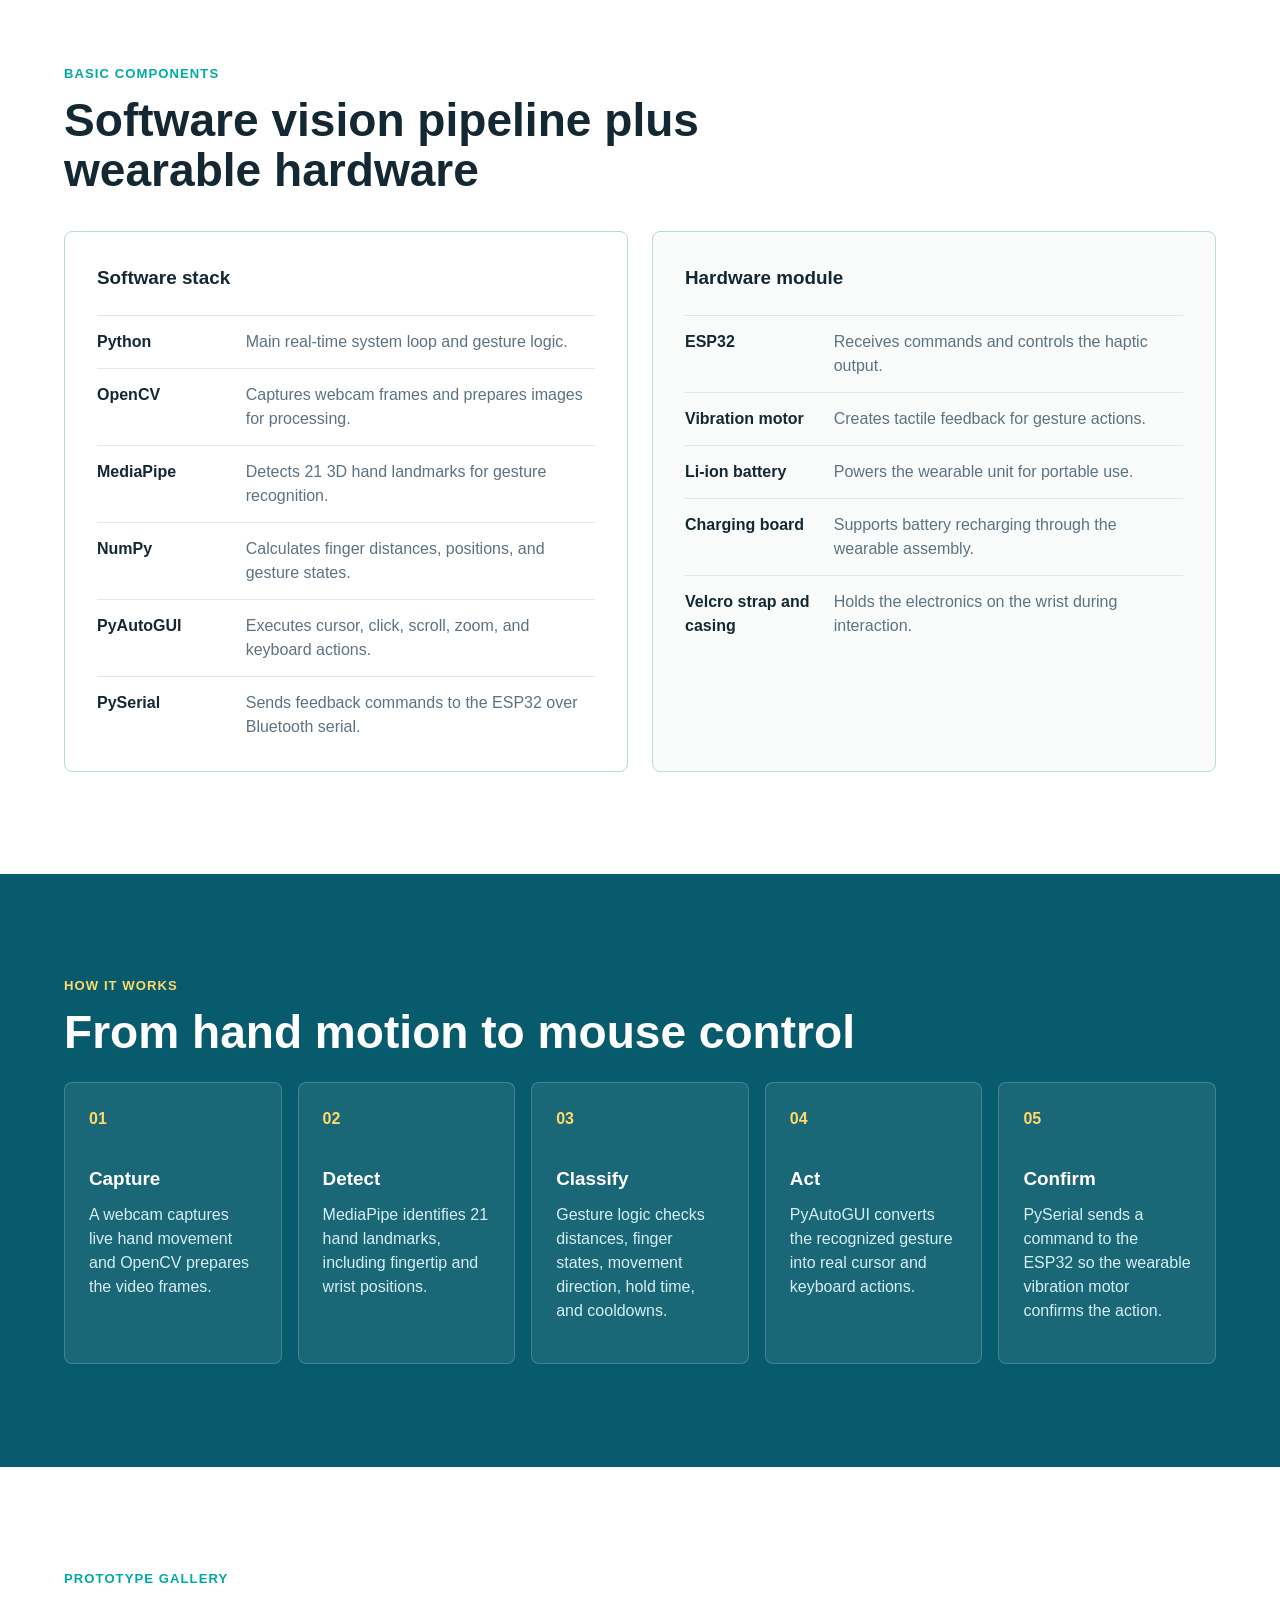
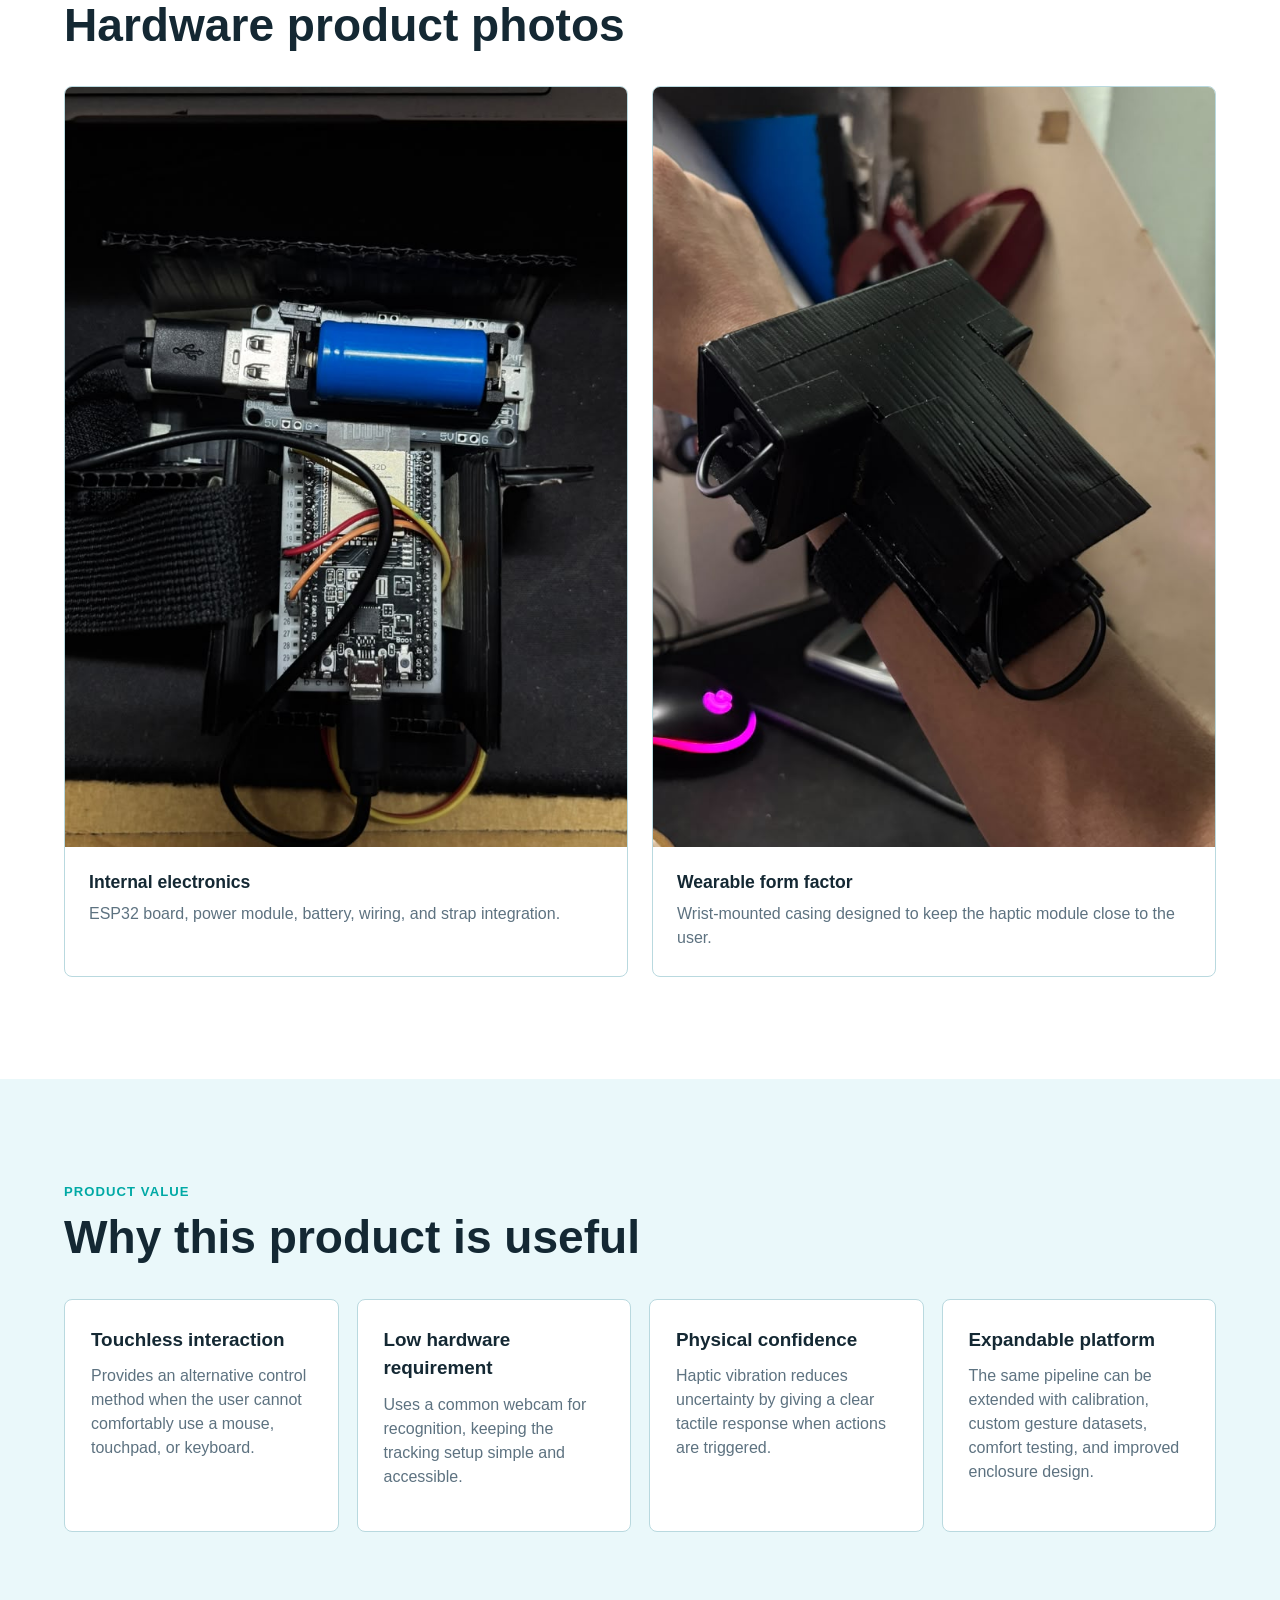
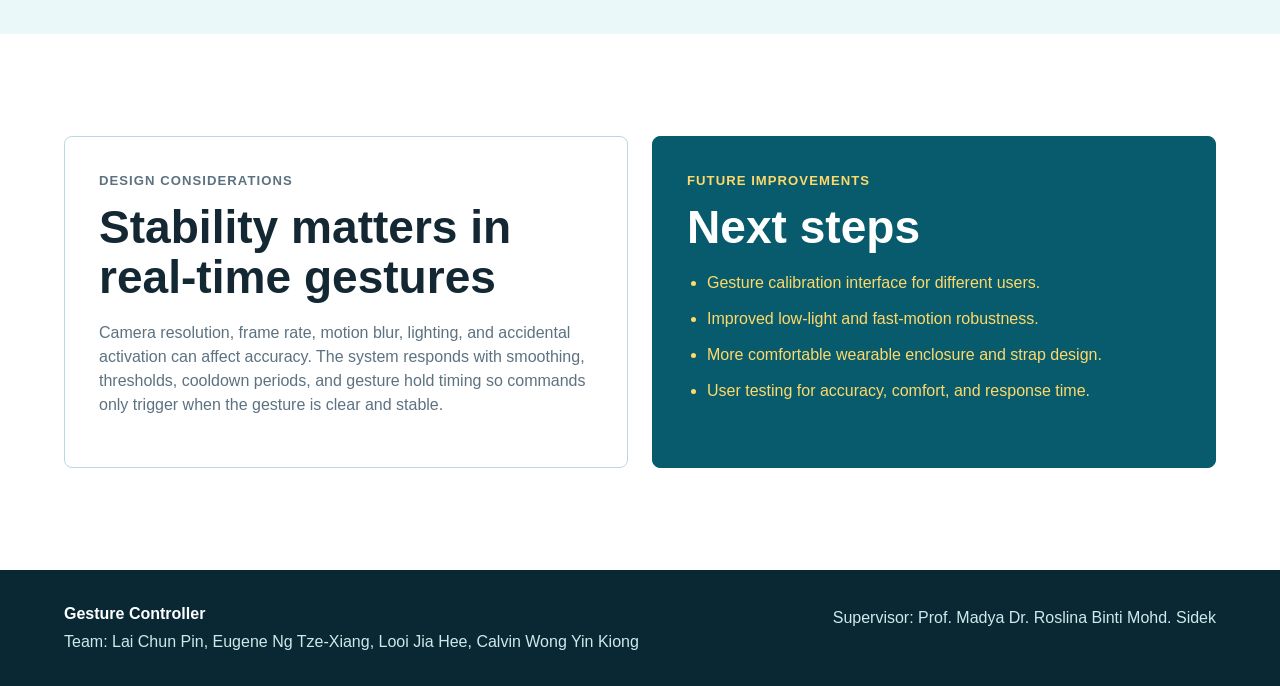
==== commit 10e46fc1: "Update index.html" ====
--- a/index.html
+++ b/index.html
@@ -61,13 +61,6 @@
             />
             <figcaption>Wearable haptic watch enclosure</figcaption>
           </figure>
-          <figure class="hero-photo small">
-            <img
-              src="assets/hardware-open-prototype.png"
-              alt="Open hardware prototype showing ESP32 board, battery, wiring, and charging board"
-            />
-            <figcaption>Internal ESP32 and battery module</figcaption>
-          </figure>
         </div>
       </section>
 
